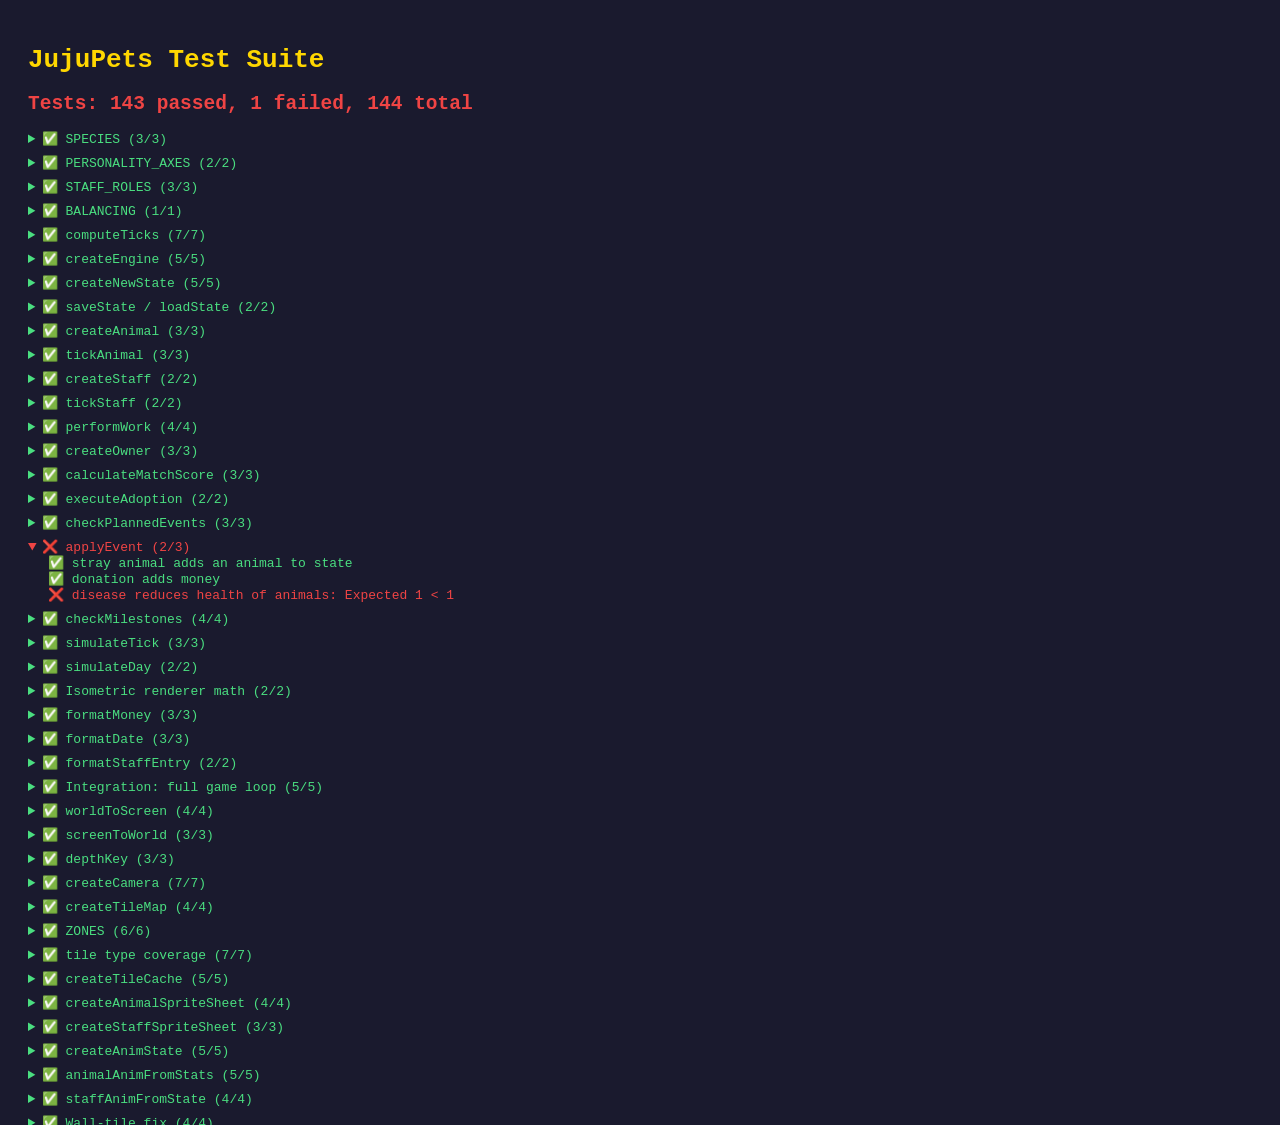
==== test.html @ 693a1798 "fix: wall tiles now draw face below diamond without overlap Co-Authored-By: Claude Sonnet 4.6 <norep" ====
<!DOCTYPE html>
<html lang="de">
<head>
  <meta charset="UTF-8">
  <title>JujuPets Tests</title>
  <style>
    body { background: #1a1a2e; color: #eee; font-family: monospace; padding: 20px; }
    h1 { color: #ffd700; }
    details { margin: 8px 0; }
  </style>
</head>
<body>
  <h1>JujuPets Test Suite</h1>
  <h2 id="test-header">Running...</h2>
  <div id="test-results"></div>
  <script type="module">
    // Test module imports go here (must be before runAll)
    import './tests/data.test.js';
    import './tests/engine.test.js';
    import './tests/state.test.js';
    import './tests/animals.test.js';
    import './tests/staff.test.js';
    import './tests/matching.test.js';
    import './tests/events.test.js';
    import './tests/progression.test.js';
    import './tests/simulation.test.js';
    import './tests/renderer.test.js';
    import './tests/ui.test.js';
    import './tests/integration.test.js';
    import './tests/iso.test.js';
    import './tests/camera.test.js';
    import './tests/tilemap.test.js';
    import './tests/tile-factory.test.js';
    import './tests/sprite-factory.test.js';
    import './tests/sprites.test.js';
    import './tests/wall-fix.test.js';
    import { runAll } from './js/test-runner.js';
    runAll();
  </script>
</body>
</html>
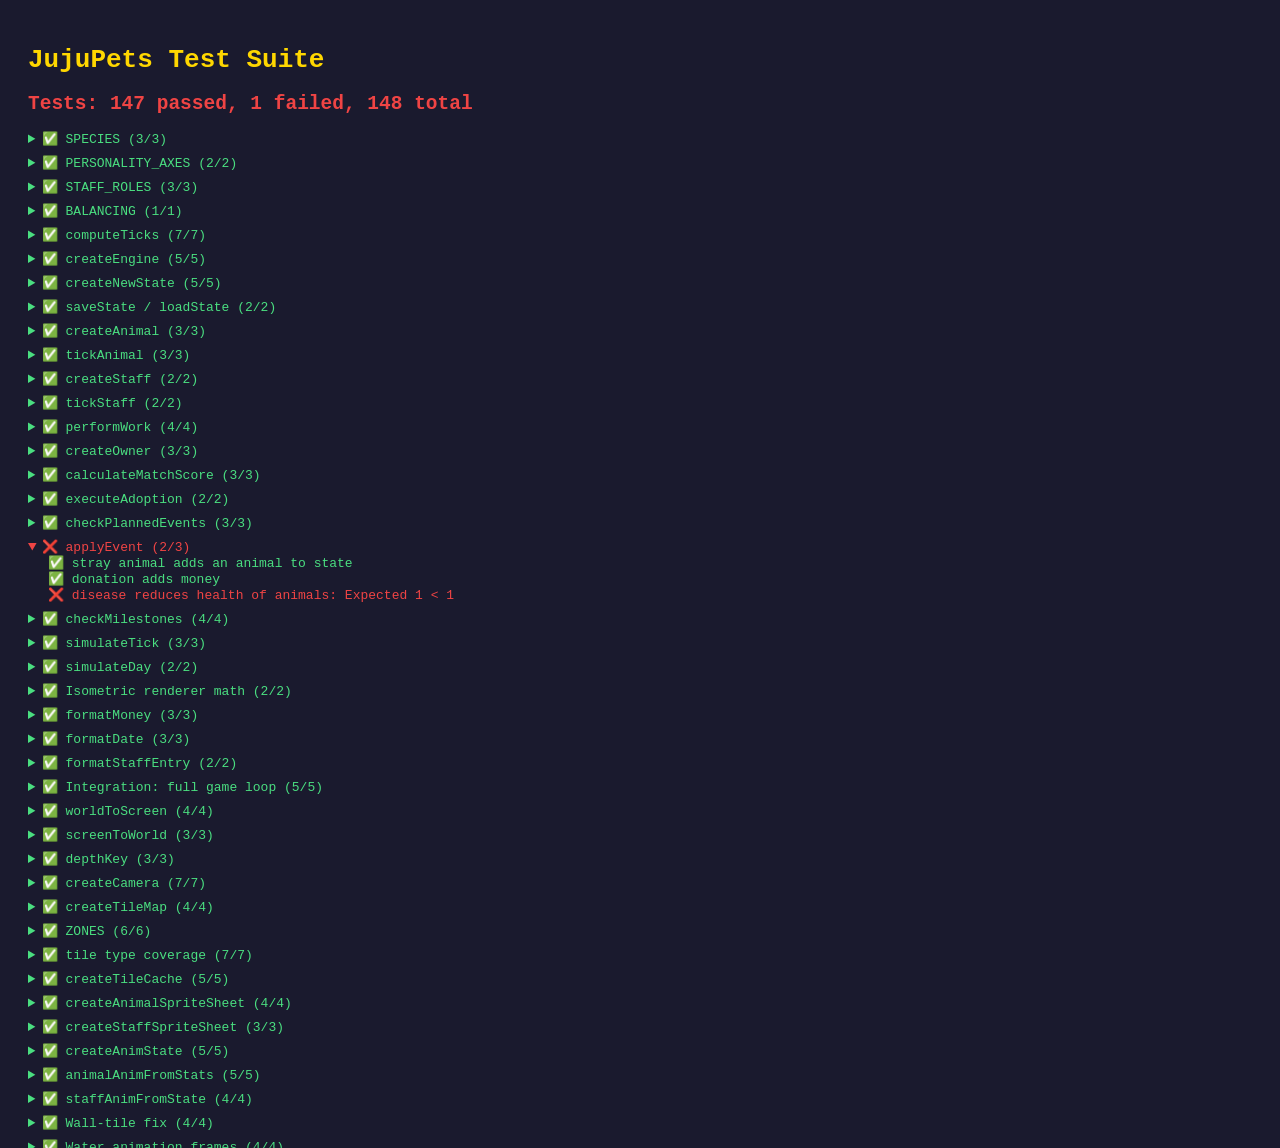
==== commit 9e7ccf49: "feat: add 3-frame water animation with time-based cycling in renderer Co-Authored-By: Claude Sonnet " ====
--- a/test.html
+++ b/test.html
@@ -34,6 +34,7 @@
     import './tests/sprite-factory.test.js';
     import './tests/sprites.test.js';
     import './tests/wall-fix.test.js';
+    import './tests/water-anim.test.js';
     import { runAll } from './js/test-runner.js';
     runAll();
   </script>
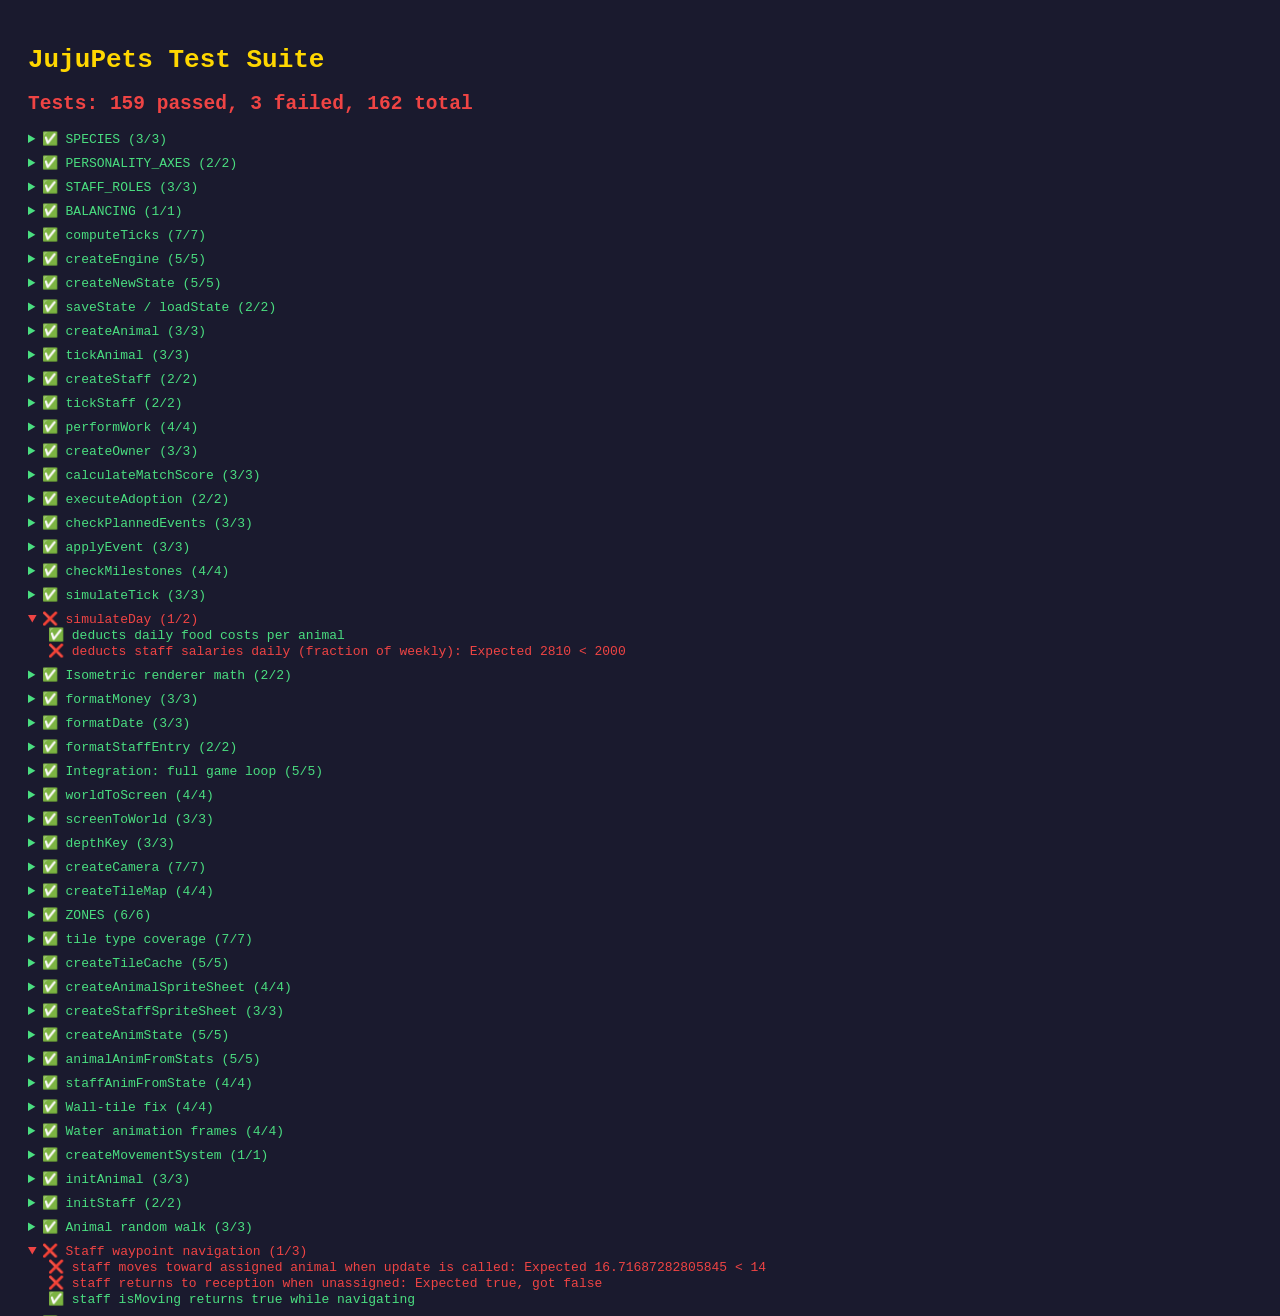
==== commit 0315aa11: "feat: add movement system with animal random-walk and staff waypoint navigation Implements createMov" ====
--- a/test.html
+++ b/test.html
@@ -35,6 +35,7 @@
     import './tests/sprites.test.js';
     import './tests/wall-fix.test.js';
     import './tests/water-anim.test.js';
+    import './tests/movement.test.js';
     import { runAll } from './js/test-runner.js';
     runAll();
   </script>
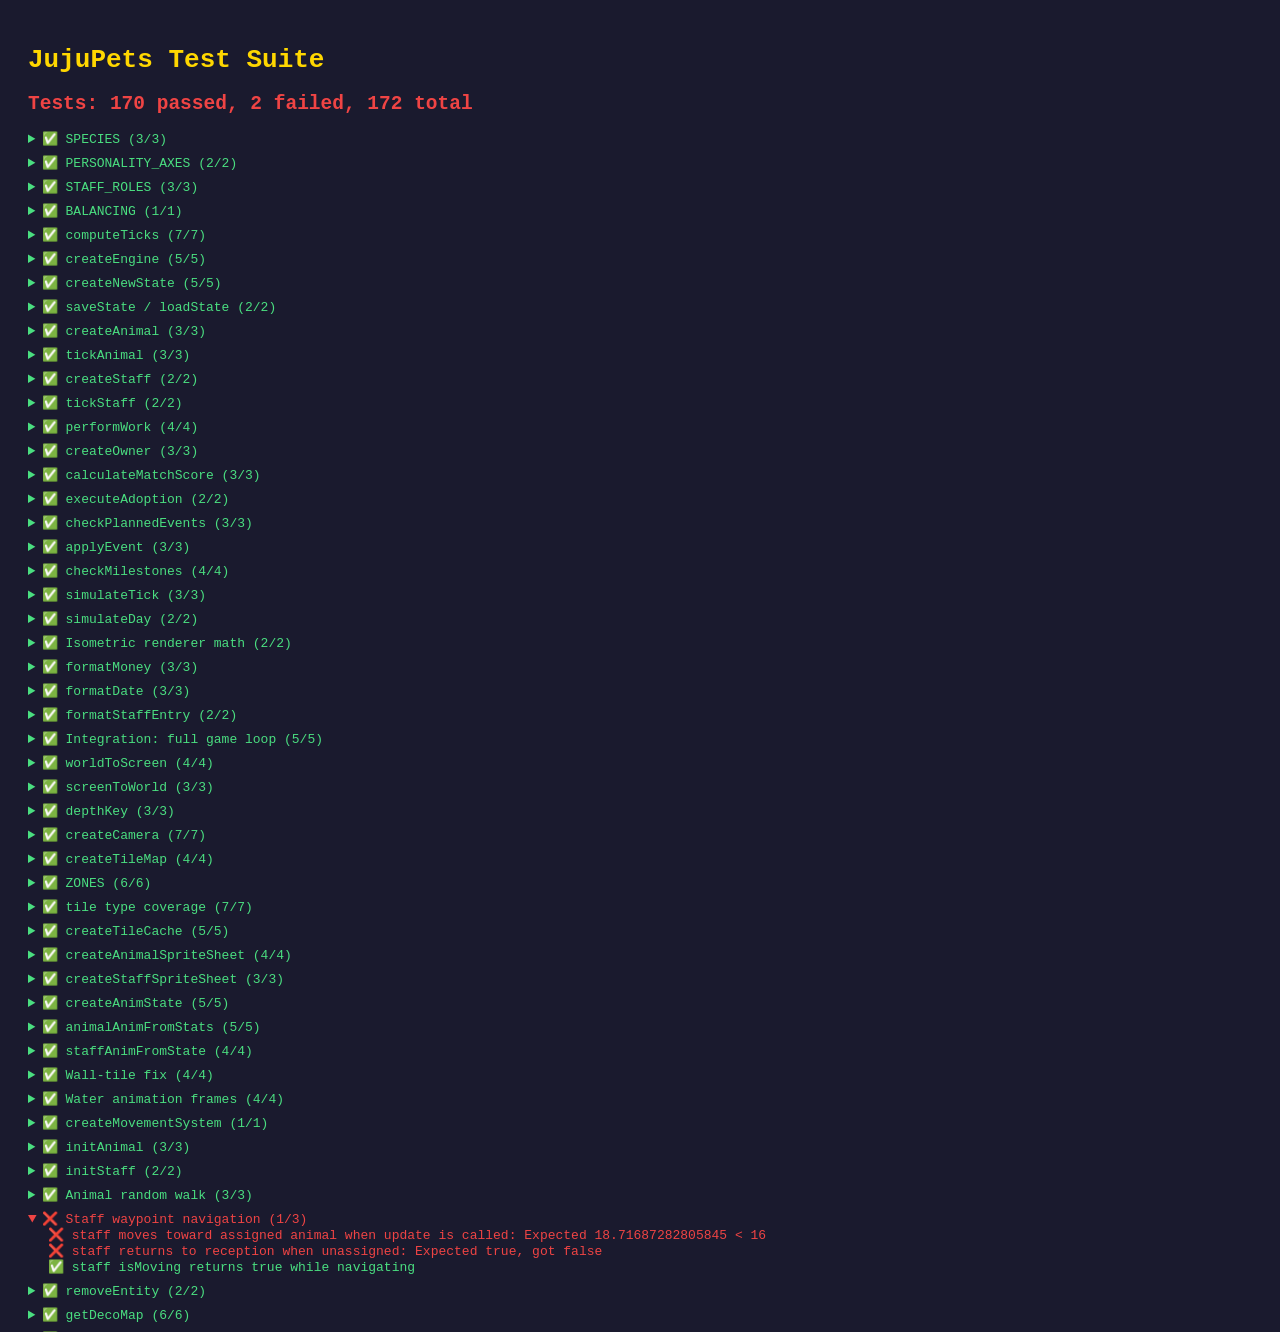
==== commit 1359b3aa: "feat: add deco layer with trees, furniture, and bowls rendered depth-sorted Co-Authored-By: Claude S" ====
--- a/test.html
+++ b/test.html
@@ -36,6 +36,8 @@
     import './tests/wall-fix.test.js';
     import './tests/water-anim.test.js';
     import './tests/movement.test.js';
+    import './tests/deco.test.js';
+    import './tests/deco-sprites.test.js';
     import { runAll } from './js/test-runner.js';
     runAll();
   </script>
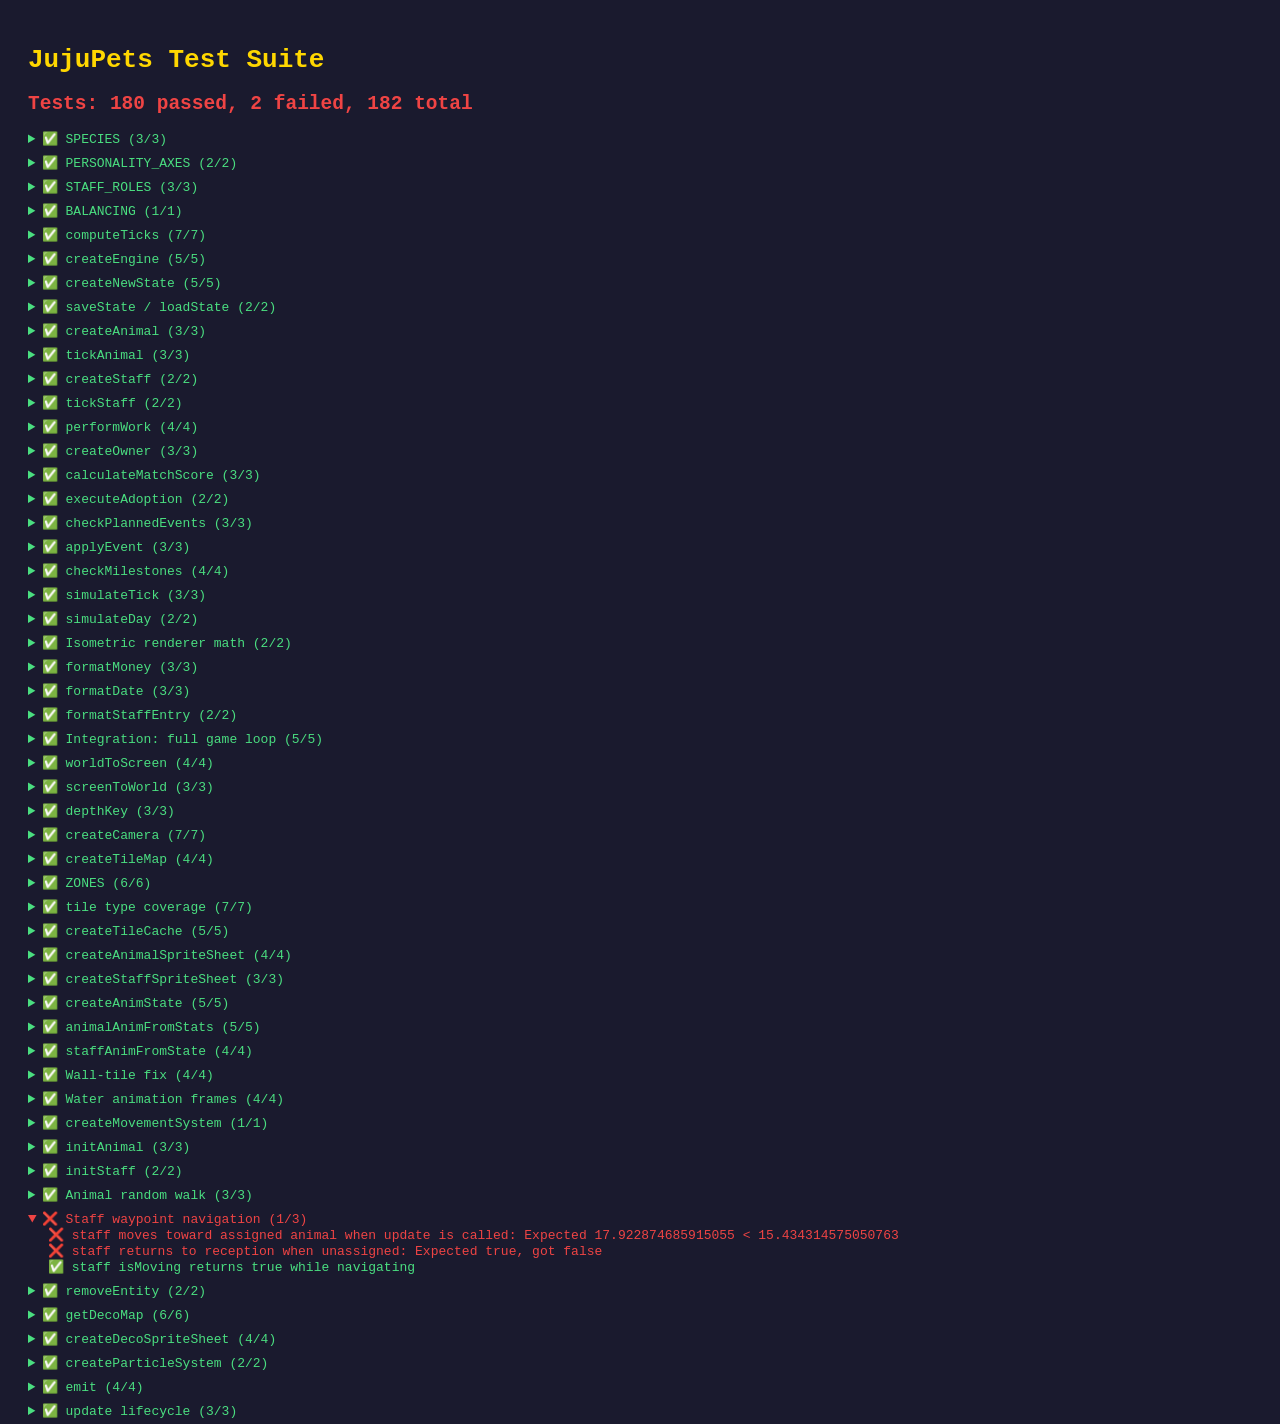
==== commit cb12bbce: "feat: add particle effects system with hearts, stars, notes, and sparkles Co-Authored-By: Claude Opu" ====
--- a/test.html
+++ b/test.html
@@ -38,6 +38,7 @@
     import './tests/movement.test.js';
     import './tests/deco.test.js';
     import './tests/deco-sprites.test.js';
+    import './tests/particles.test.js';
     import { runAll } from './js/test-runner.js';
     runAll();
   </script>
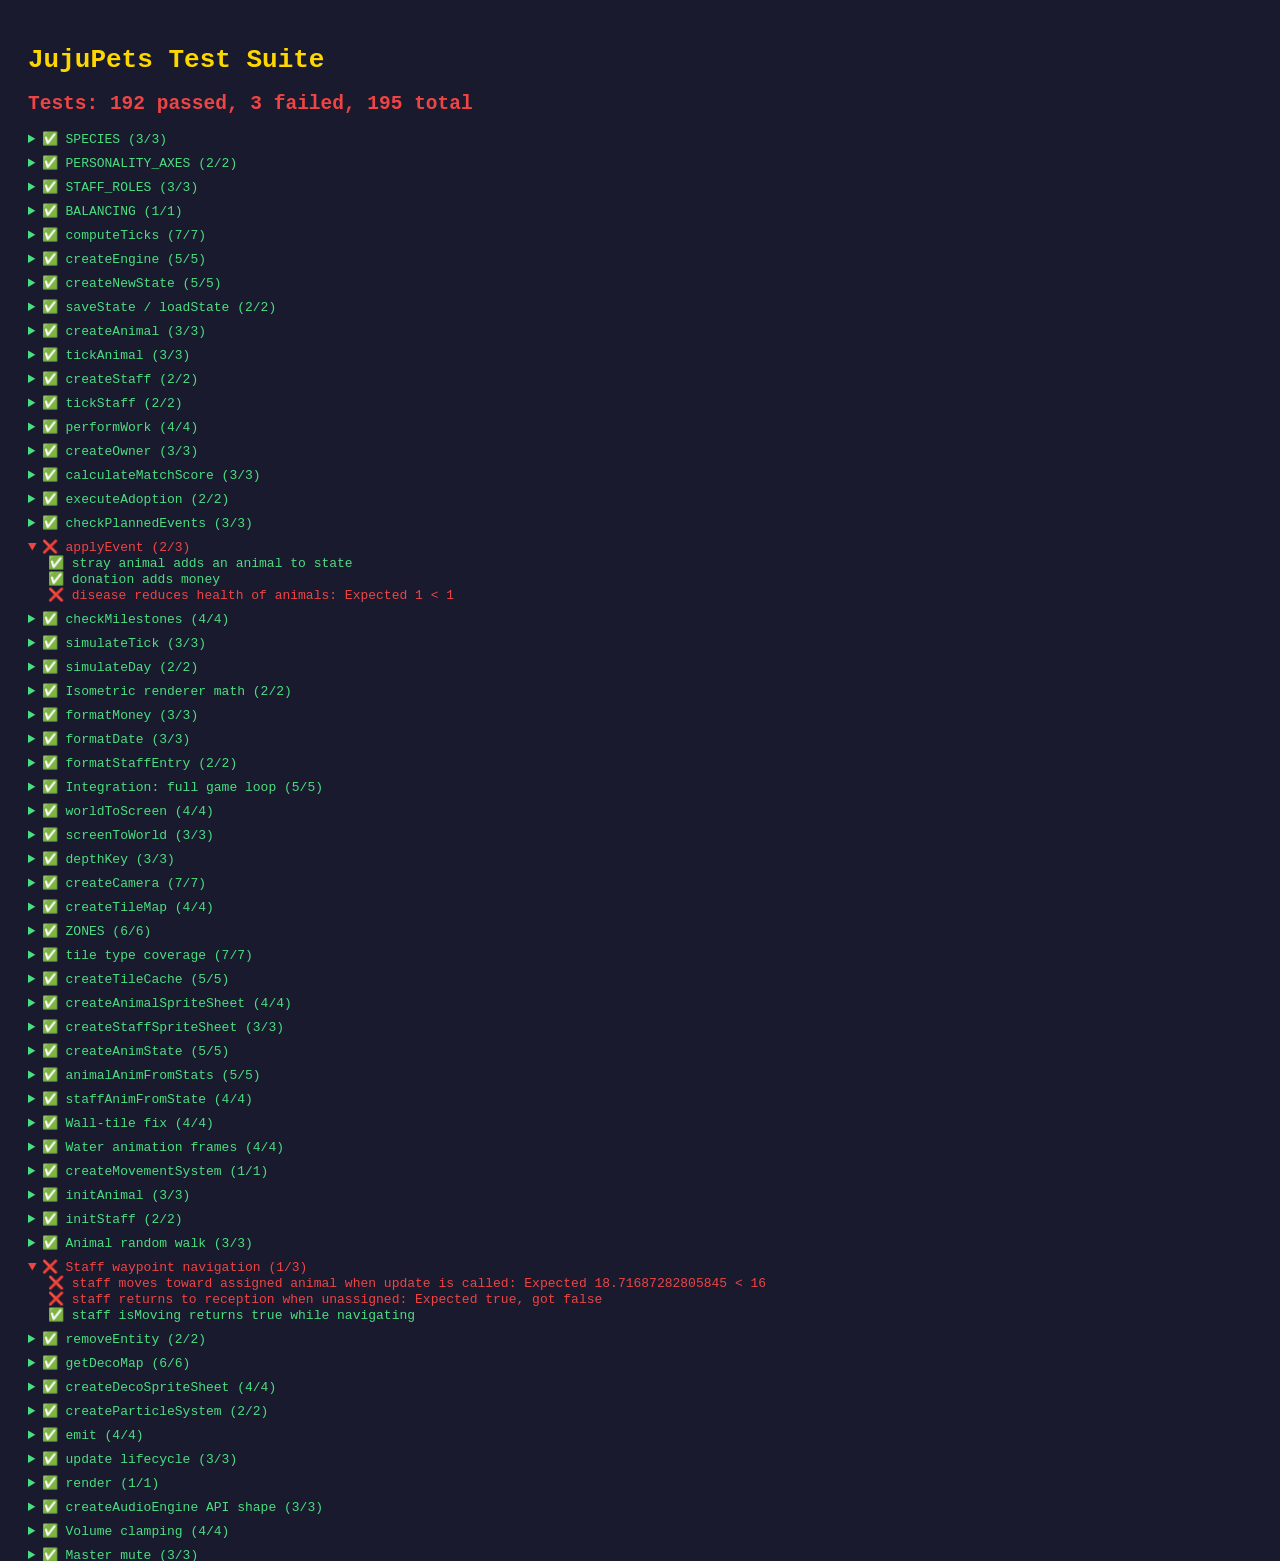
==== commit 49c3ddfb: "feat: add audio engine core with volume control, mute, and persistence Co-Authored-By: Claude Sonnet" ====
--- a/test.html
+++ b/test.html
@@ -39,6 +39,7 @@
     import './tests/deco.test.js';
     import './tests/deco-sprites.test.js';
     import './tests/particles.test.js';
+    import './tests/audio.test.js';
     import { runAll } from './js/test-runner.js';
     runAll();
   </script>
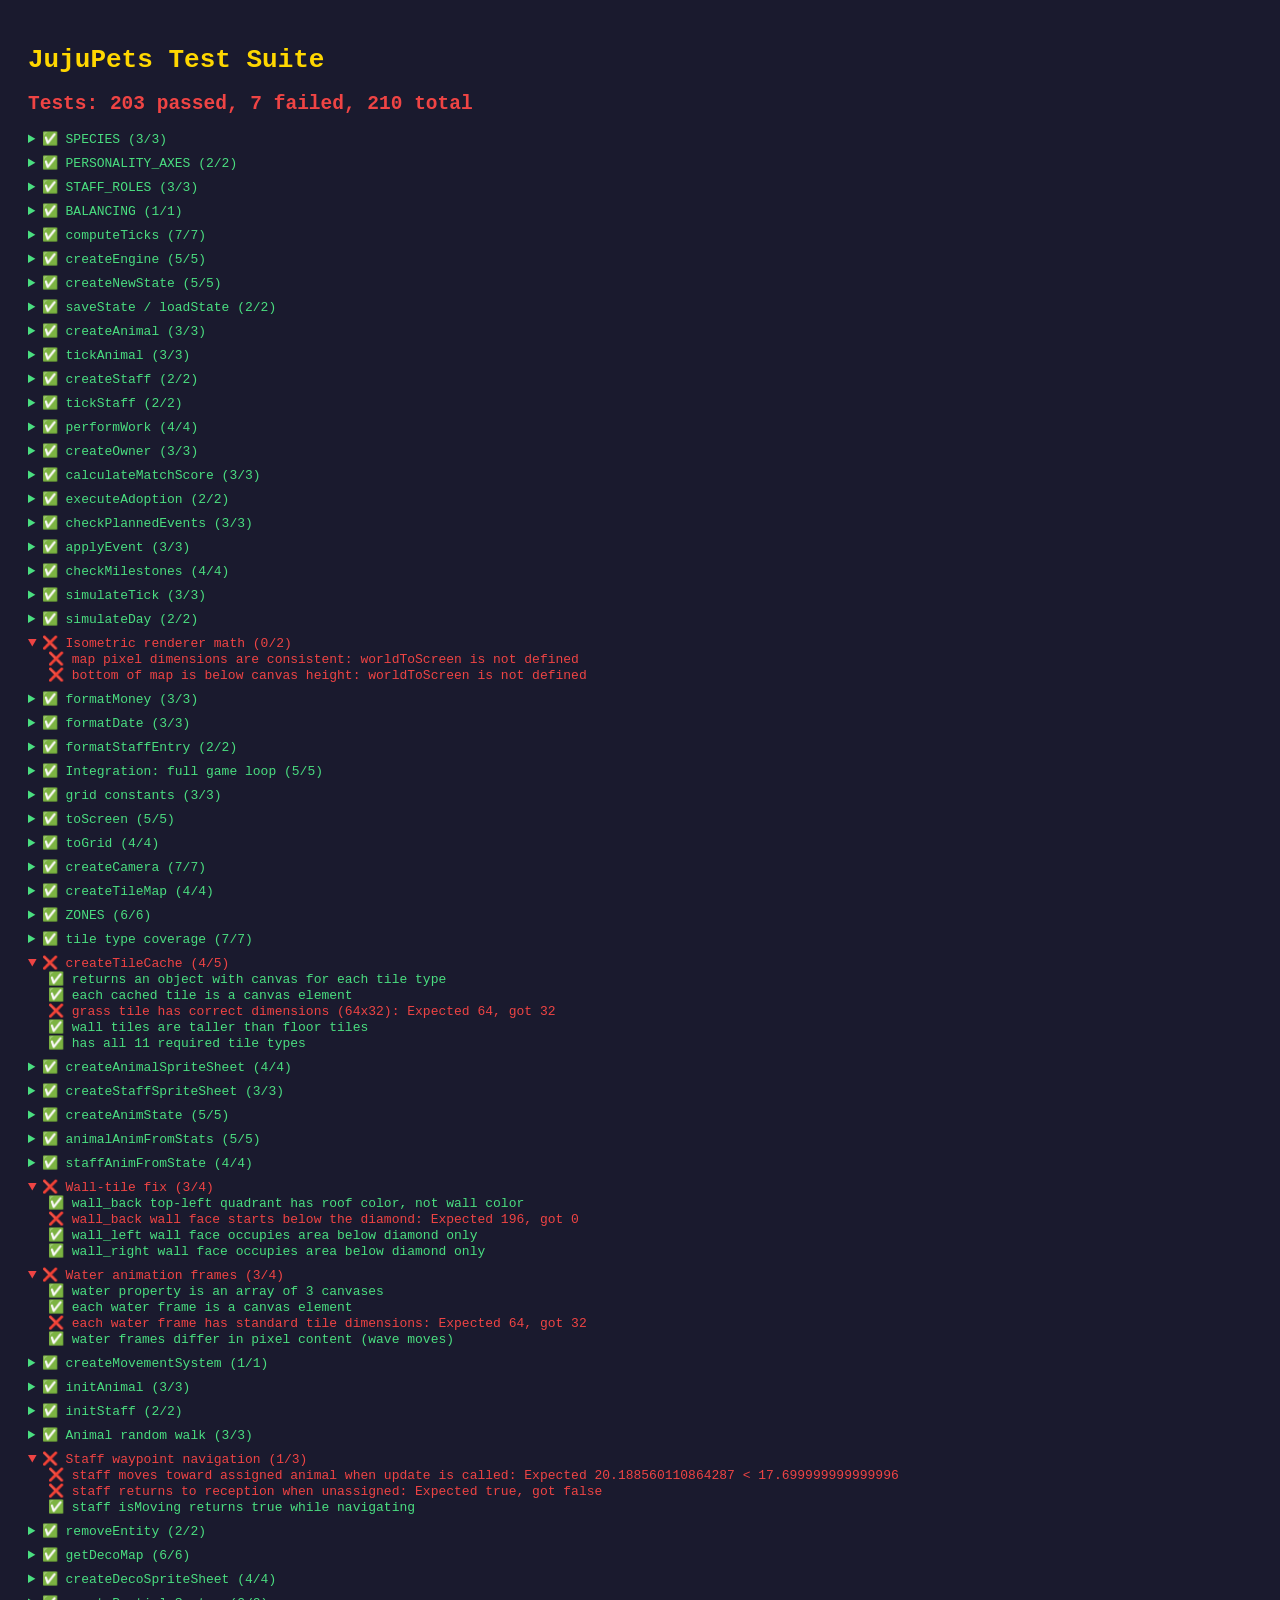
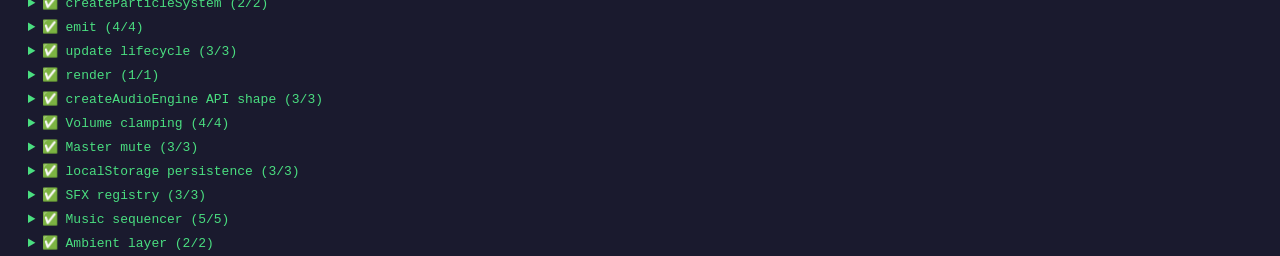
==== commit c4870f25: "feat: replace iso.js with grid.js for top-down projection (PA redesign step 1) Co-Authored-By: Claud" ====
--- a/test.html
+++ b/test.html
@@ -27,7 +27,7 @@
     import './tests/renderer.test.js';
     import './tests/ui.test.js';
     import './tests/integration.test.js';
-    import './tests/iso.test.js';
+    import './tests/grid.test.js';
     import './tests/camera.test.js';
     import './tests/tilemap.test.js';
     import './tests/tile-factory.test.js';
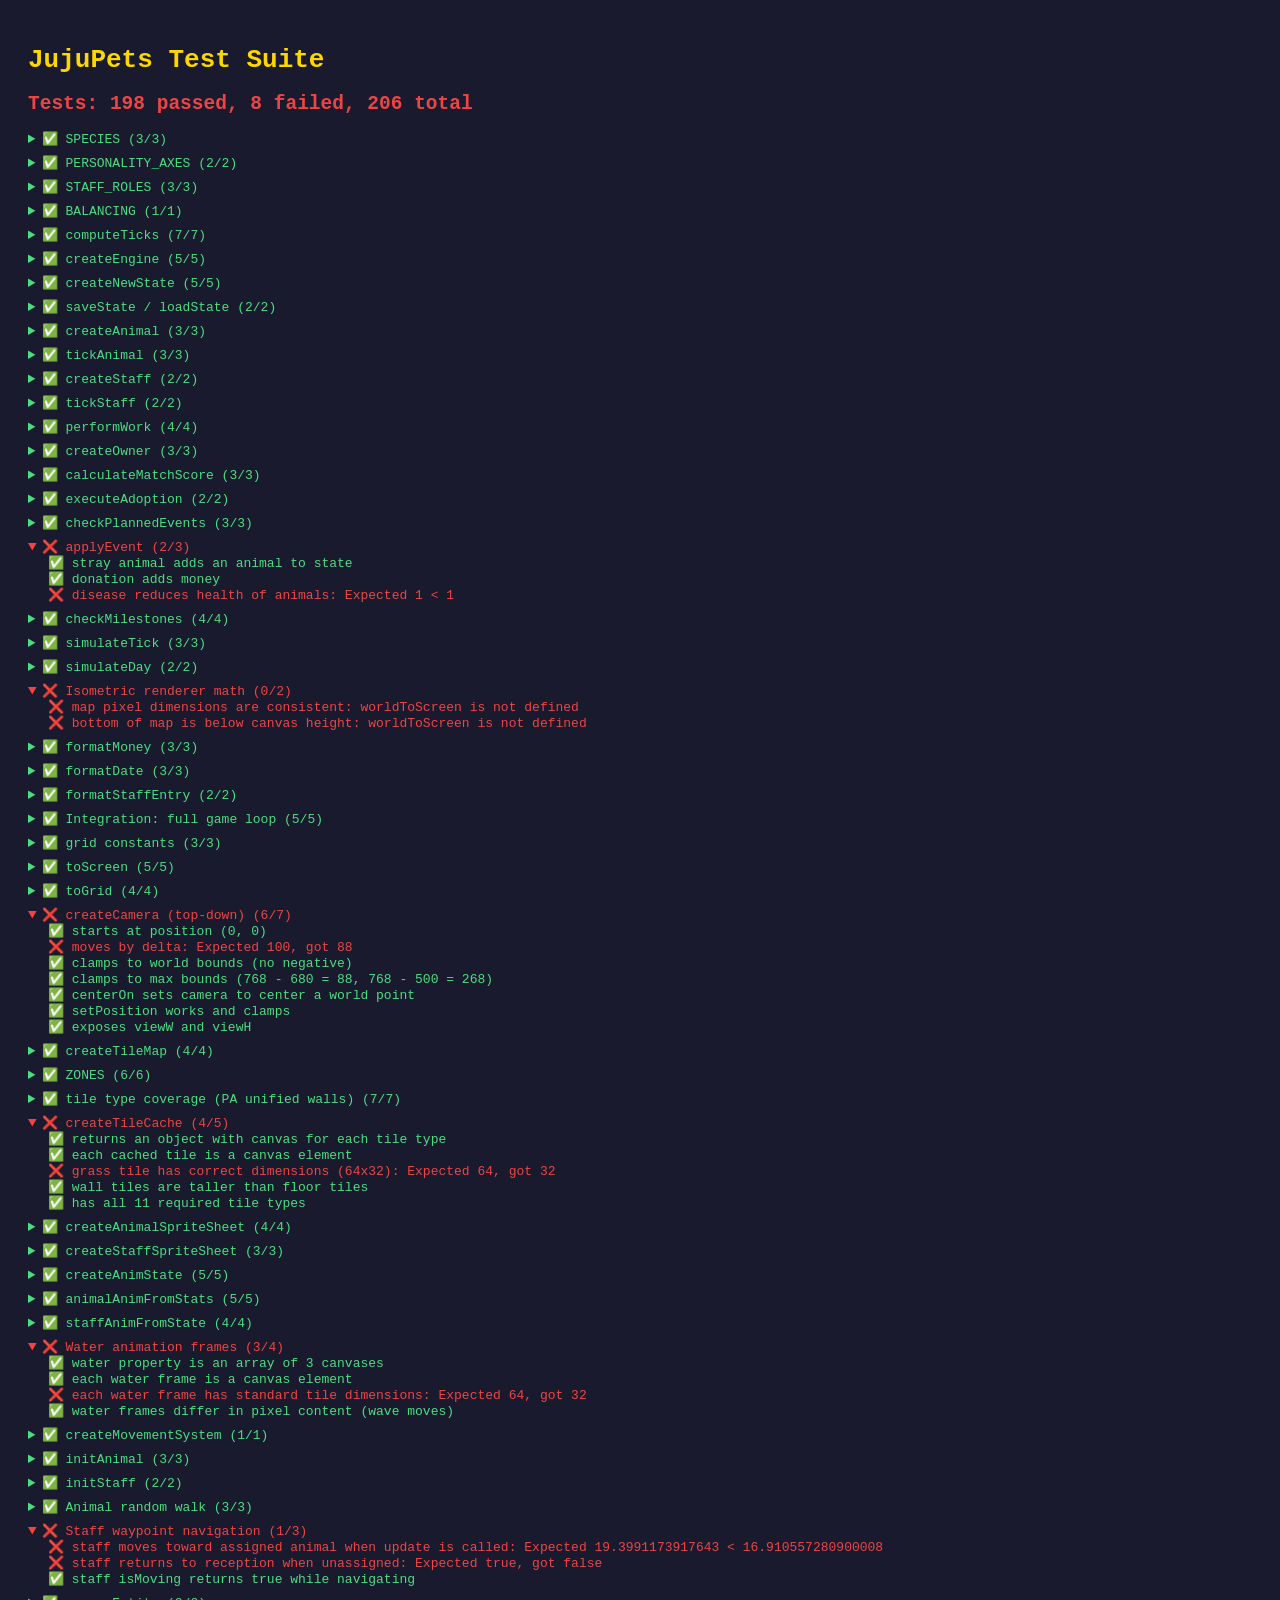
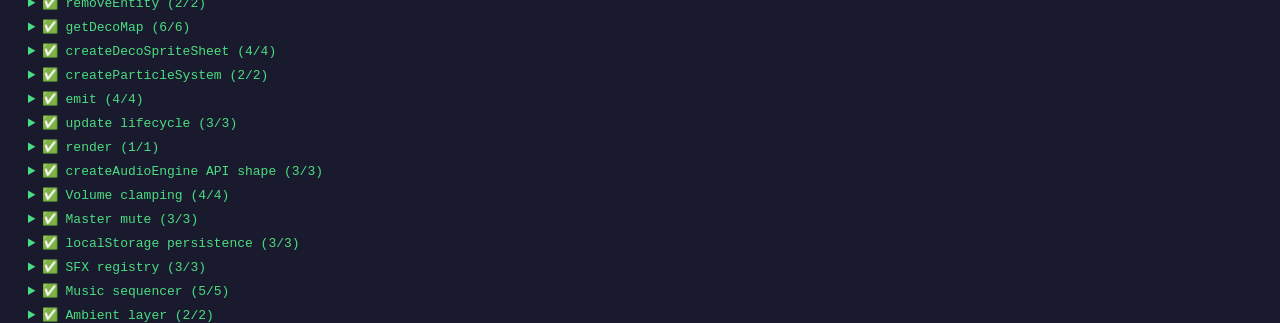
==== commit e2eaf6c6: "feat: unify wall_left/right/back into single wall type (PA redesign step 3)" ====
--- a/test.html
+++ b/test.html
@@ -33,7 +33,6 @@
     import './tests/tile-factory.test.js';
     import './tests/sprite-factory.test.js';
     import './tests/sprites.test.js';
-    import './tests/wall-fix.test.js';
     import './tests/water-anim.test.js';
     import './tests/movement.test.js';
     import './tests/deco.test.js';
